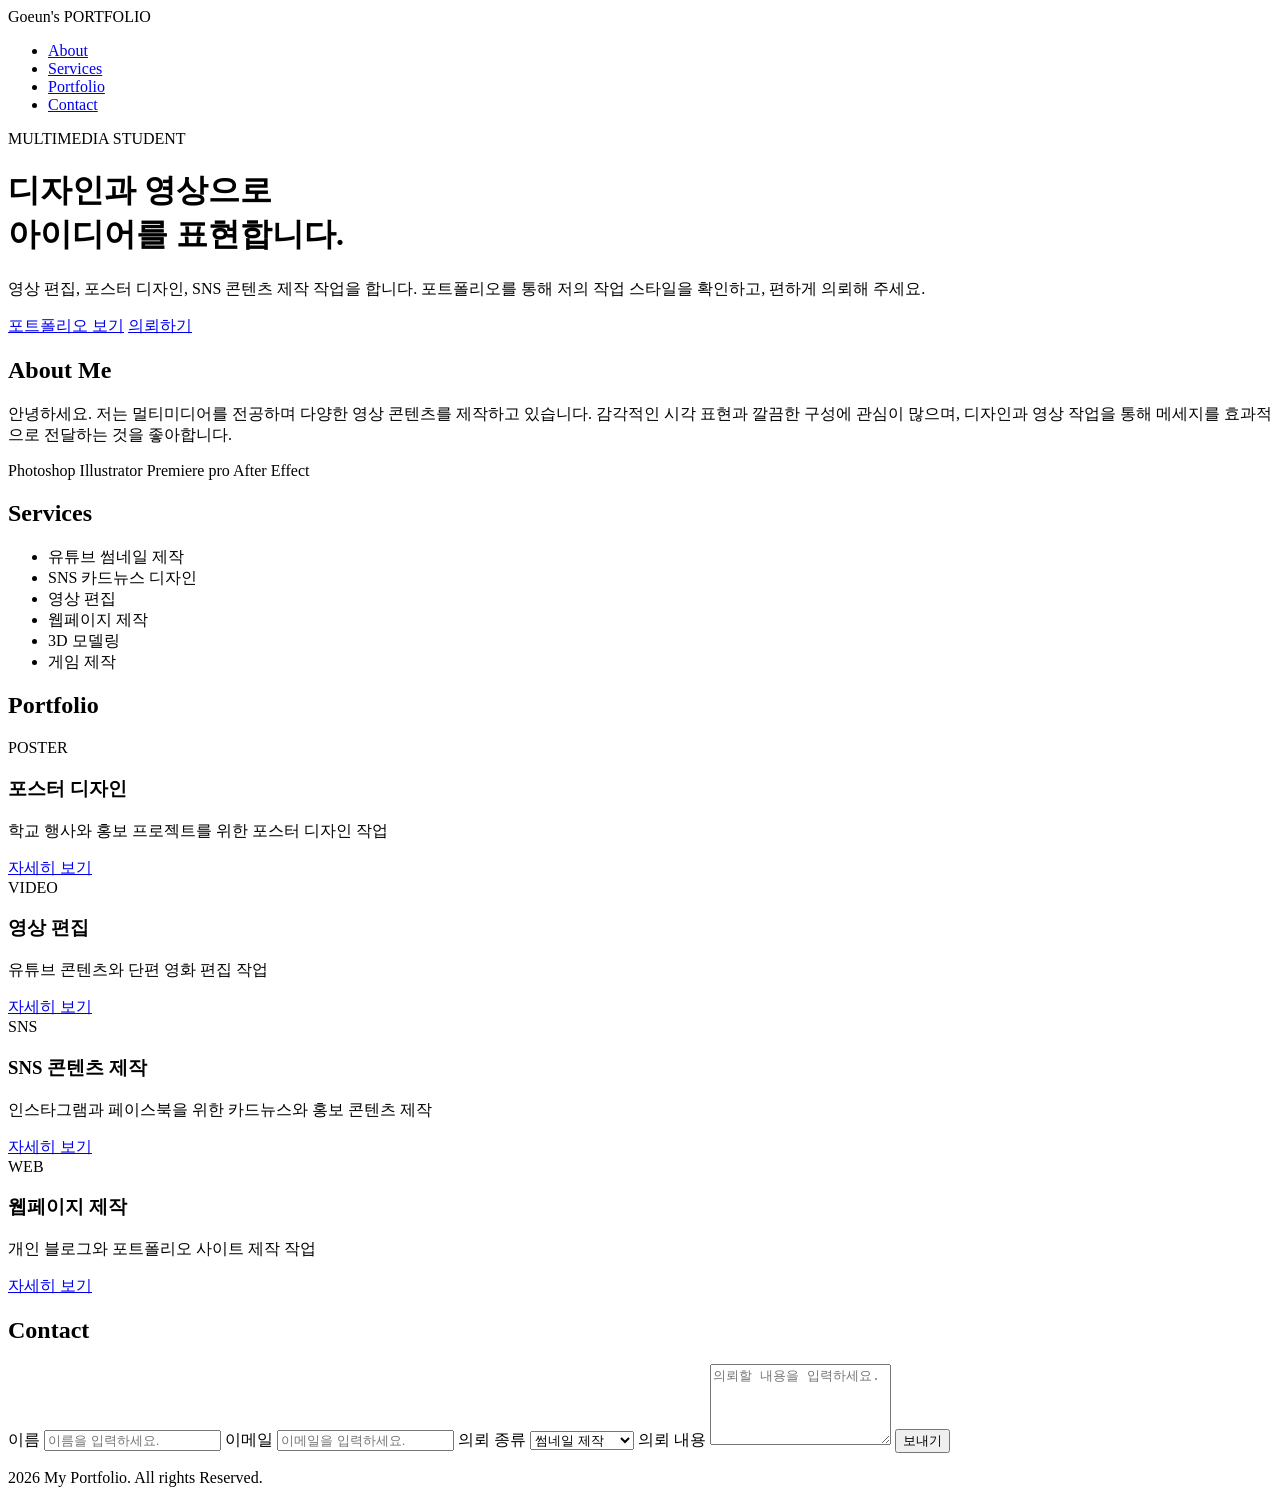
==== index.html @ 2329c75b "Add files via upload" ====
<!DOCTYPE html>
<html lang="en">
<head>
    <meta charset="UTF-8">
    <meta name="viewport" content="width=device-width, initial-scale=1.0">
    <title>Goeun's Portfolio</title>
</head>
<body>
    <nav>
    <div>Goeun's PORTFOLIO</div>
    <ul>
        <li><a href="about">About</a></li>
        <li><a href="services">Services</a></li>
        <li><a href="portfolio">Portfolio</a></li>
        <li><a href="contact">Contact</a></li>
    </ul>
    </nav>

    <header>
    <div>
        <p>MULTIMEDIA STUDENT</p>
        <h1>디자인과 영상으로<br> 아이디어를 표현합니다.</h1>
        <p>영상 편집, 포스터 디자인, SNS 콘텐츠 제작 작업을 합니다. 포트폴리오를 통해 저의 작업 스타일을 확인하고, 편하게 의뢰해 주세요.</p>
        
        <div>
            <a href="#">포트폴리오 보기</a>
            <a href="#">의뢰하기</a>
        </div>

    </div>
    </header>

    <section id="about">
        <h2>About Me</h2>
        <p>안녕하세요. 저는 멀티미디어를 전공하며 다양한 영상 콘텐츠를 제작하고 있습니다.
           감각적인 시각 표현과 깔끔한 구성에 관심이 많으며, 디자인과 영상 작업을 통해 메세지를 효과적으로 전달하는 것을 좋아합니다.
        </p>

        <div>
            <span>Photoshop</span>
            <span>Illustrator</span>
            <span>Premiere pro</span>
            <span>After Effect</span>
        </div>
    </section>

    <section id="services">
        <h2>Services</h2>
        <ul>
            <li>유튜브 썸네일 제작</li>
            <li>SNS 카드뉴스 디자인</li>
            <li>영상 편집</li>
            <li>웹페이지 제작</li>
            <li>3D 모델링</li>
            <li>게임 제작</li>
        </ul>
    </section>

    <section id="portfolio">
        <h2>Portfolio</h2>
        <div class="portfolio-grid">
            <div class="card">
                <div>POSTER</div>
                <h3>포스터 디자인</h3>
                <p>학교 행사와 홍보 프로젝트를 위한 포스터 디자인 작업</p>
                <a href="#">자세히 보기</a>
            </div>

            <div class="card">
                <div>VIDEO</div>
                <h3>영상 편집</h3>
                <p>유튜브 콘텐츠와 단편 영화 편집 작업</p>
                <a href="#">자세히 보기</a>
            </div>

            <div class="card">
                <div>SNS</div>
                <h3>SNS 콘텐츠 제작</h3>
                <p>인스타그램과 페이스북을 위한 카드뉴스와 홍보 콘텐츠 제작</p>
                <a href="#">자세히 보기</a>
            </div>

            <div class="card">
                <div>WEB</div>
                <h3>웹페이지 제작</h3>
                <p>개인 블로그와 포트폴리오 사이트 제작 작업</p>
                <a href="#">자세히 보기</a>
            </div>
        </div>
    </section>

    <section id="contact">
        <h2>Contact</h2>
        <form>
            <label for="name">이름</label>
            <input type="text" name="name" placeholder="이름을 입력하세요.">
            
            <label for="email">이메일</label>
            <input type="email" name="email" placeholder="이메일을 입력하세요."></imput>
        
            <label for="type">의뢰 종류</label>
            <select name="type">
                <option>썸네일 제작</option>
                <option>포스터 디자인</option>
                <option>영상 편집</option>
                <option>웹페이지 제작</option>
            </select>

            <label for="message">의뢰 내용</label>
            <textarea name="message" placeholder="의뢰할 내용을 입력하세요." rows="5"></textarea>
            
            <input type="submit" value="보내기">
        </form>
    </section>

    <footer>
        <p> 2026 My Portfolio. All rights Reserved.</p>
    </footer>

</body>
</html>
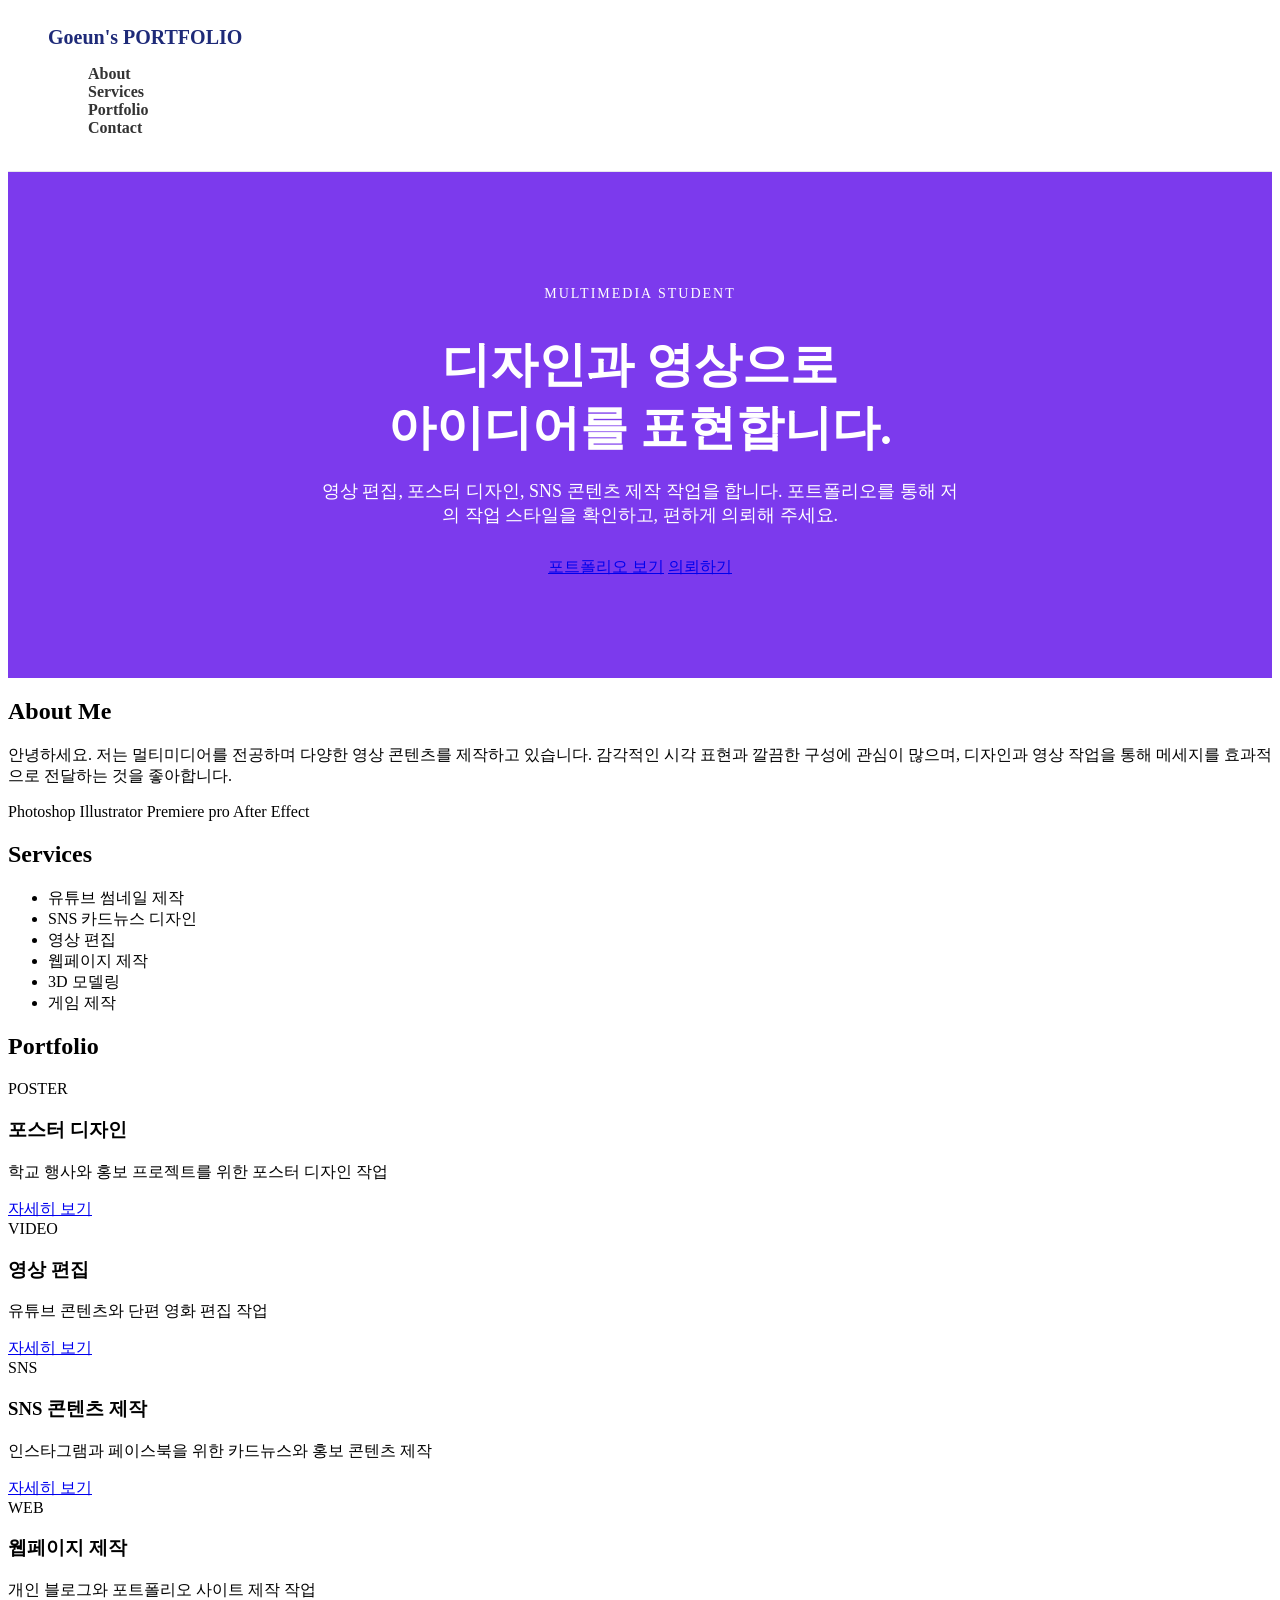
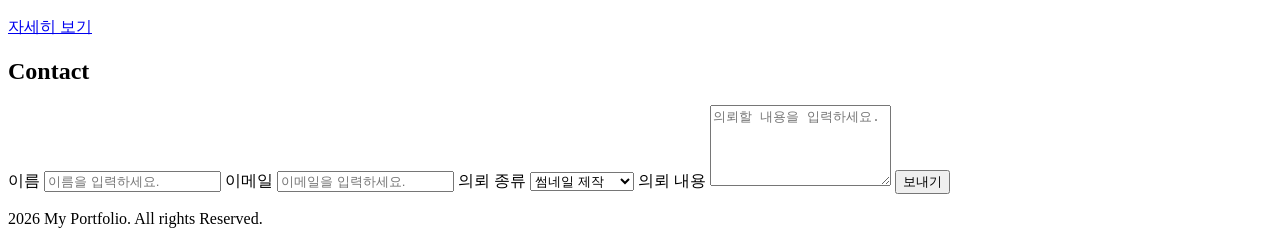
==== commit d04c8b42: "Add files via upload" ====
--- a/index.html
+++ b/index.html
@@ -4,10 +4,11 @@
     <meta charset="UTF-8">
     <meta name="viewport" content="width=device-width, initial-scale=1.0">
     <title>Goeun's Portfolio</title>
+    <link rel="stylesheet" href="style.css">
 </head>
 <body>
     <nav>
-    <div>Goeun's PORTFOLIO</div>
+    <div class="logo">Goeun's PORTFOLIO</div>
     <ul>
         <li><a href="about">About</a></li>
         <li><a href="services">Services</a></li>
@@ -16,13 +17,13 @@
     </ul>
     </nav>
 
-    <header>
-    <div>
-        <p>MULTIMEDIA STUDENT</p>
+    <header class="hero">
+    <div class="hero-text">
+        <p class="small-title">MULTIMEDIA STUDENT</p>
         <h1>디자인과 영상으로<br> 아이디어를 표현합니다.</h1>
-        <p>영상 편집, 포스터 디자인, SNS 콘텐츠 제작 작업을 합니다. 포트폴리오를 통해 저의 작업 스타일을 확인하고, 편하게 의뢰해 주세요.</p>
+        <p class="hero-description">영상 편집, 포스터 디자인, SNS 콘텐츠 제작 작업을 합니다. 포트폴리오를 통해 저의 작업 스타일을 확인하고, 편하게 의뢰해 주세요.</p>
         
-        <div>
+        <div class="hero-buttons">
             <a href="#">포트폴리오 보기</a>
             <a href="#">의뢰하기</a>
         </div>
--- a/style.css
+++ b/style.css
@@ -0,0 +1,50 @@
+nav{
+    background-color: #ffffff;
+    border-bottom: 1px solid #e5e7eb;
+    padding: 18px 40px;
+}
+
+nav ul{
+    list-style: none;
+}
+
+nav ul li a{
+    text-decoration: none;
+    color:#333;
+    font-weight: bold;
+}
+
+nav ul li a:hover{
+    color: #7c3aed;
+}
+
+.logo{
+    font-size: 20px;
+    font-weight: bold;
+    color: #1e2a78;
+}
+
+.hero{
+    background-color: #7c3aed;
+    color:white;
+    padding: 100px 20px;
+    text-align: center;
+}
+
+.small-title{
+    font-size: 14px;
+    letter-spacing: 2px;
+    margin-bottom: 15px;
+}
+
+.hero h1{
+    font-size: 48px;
+    margin-bottom: 20px;
+    line-height: 1.3;
+}
+
+.hero-description{
+    font-size: 18px;
+    width: 650px;
+    margin: 0 auto 30px auto;
+}
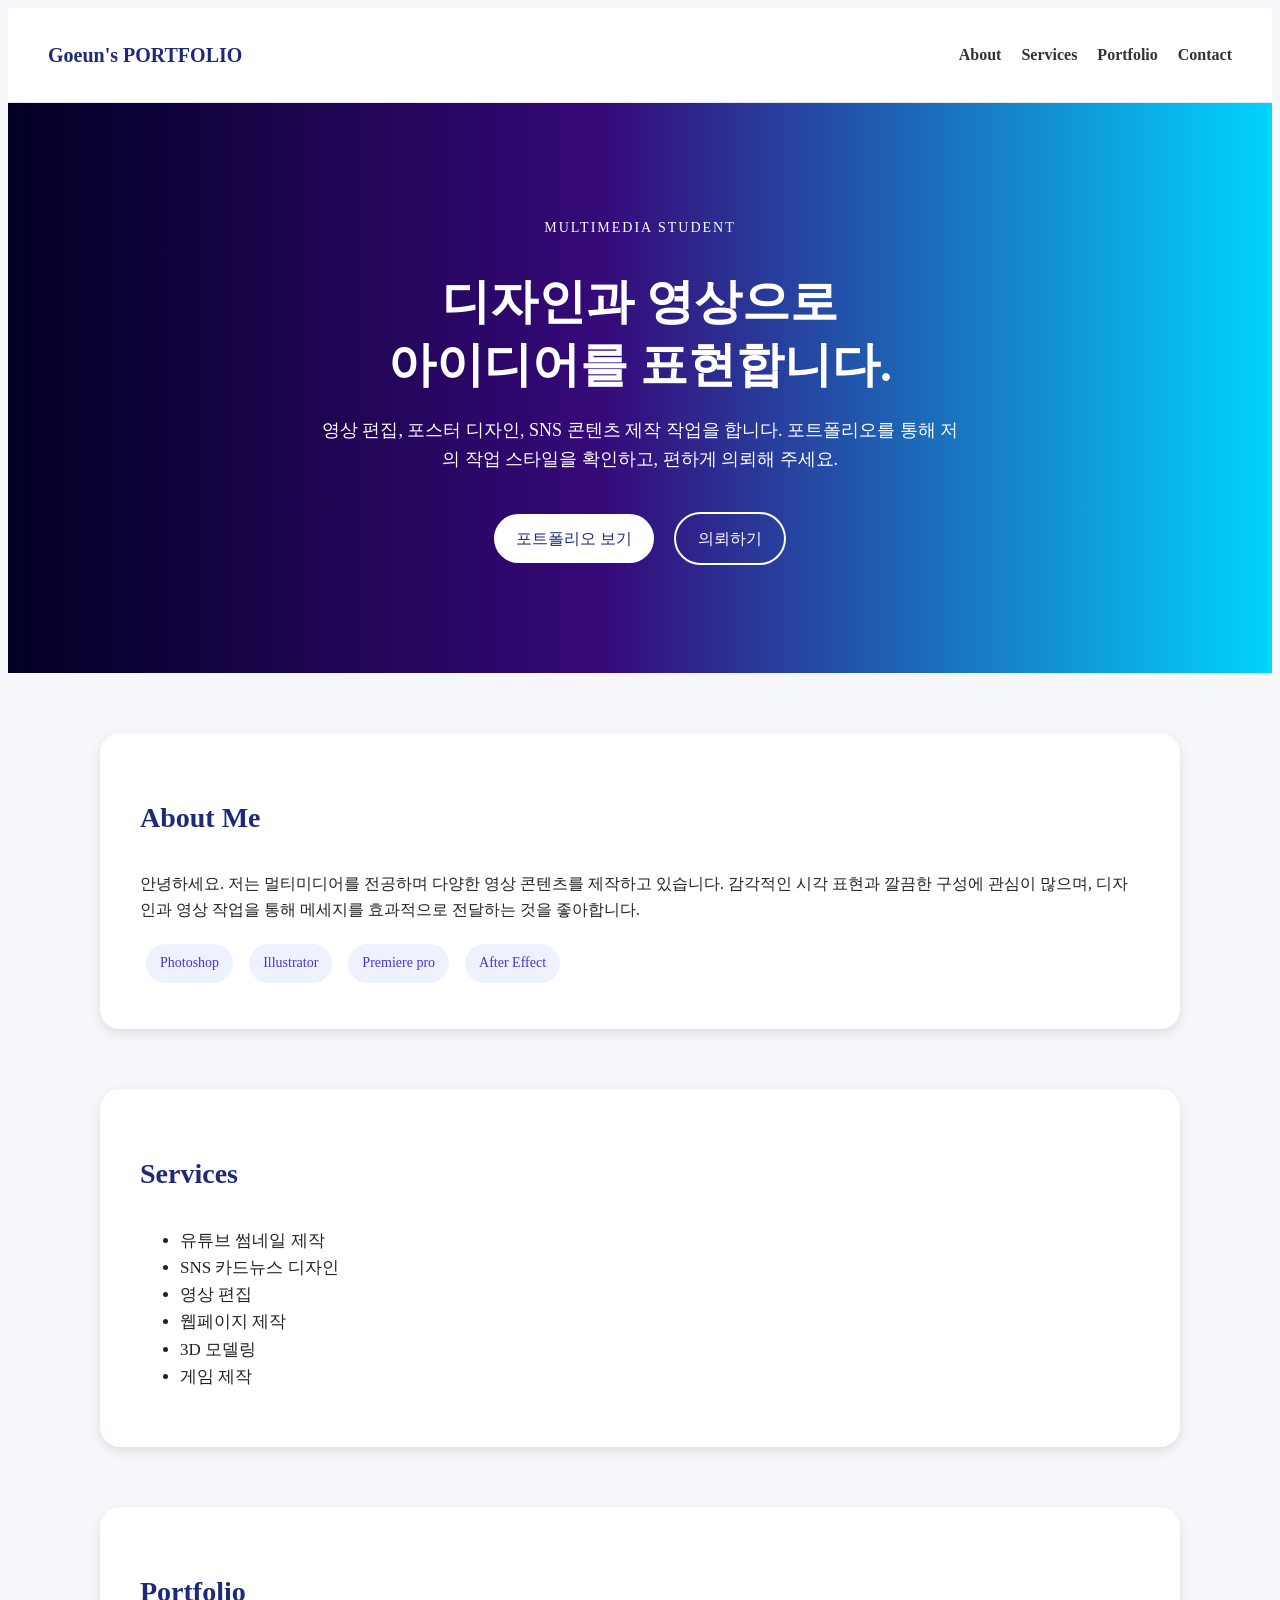
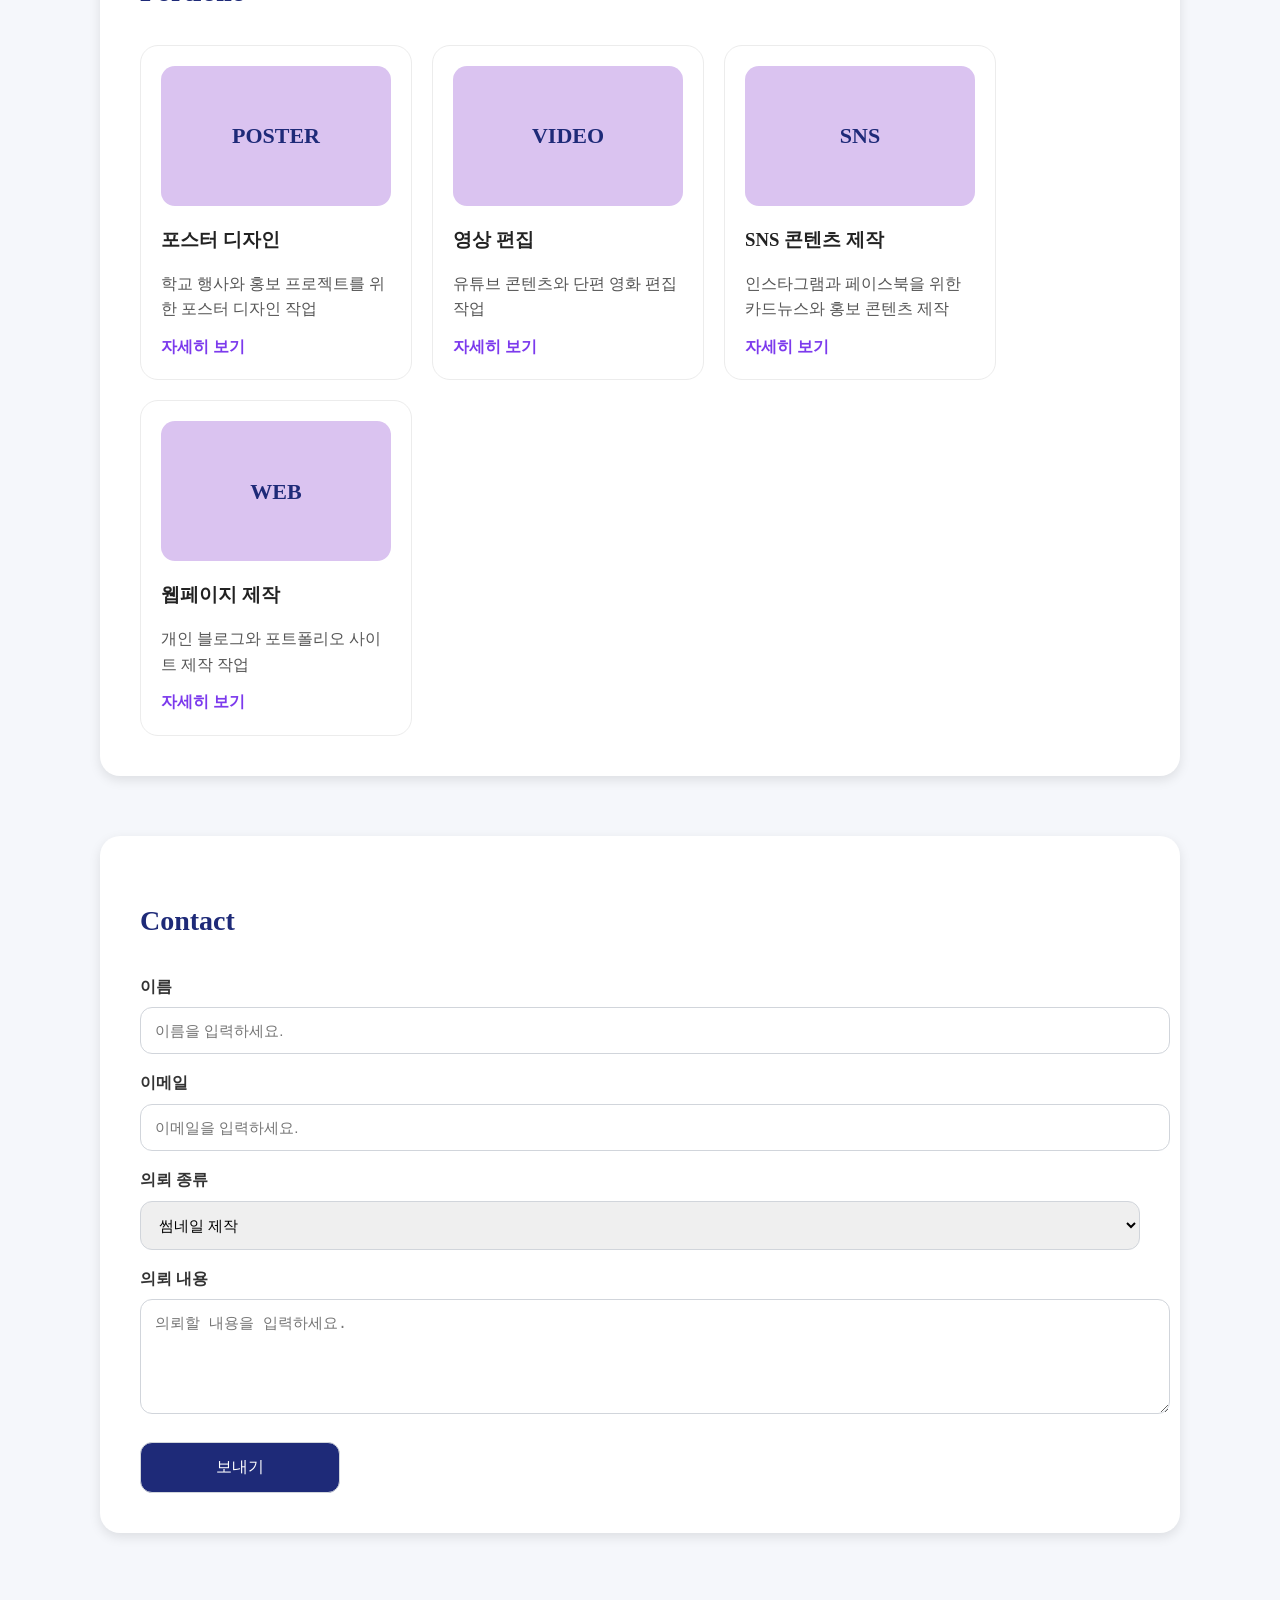
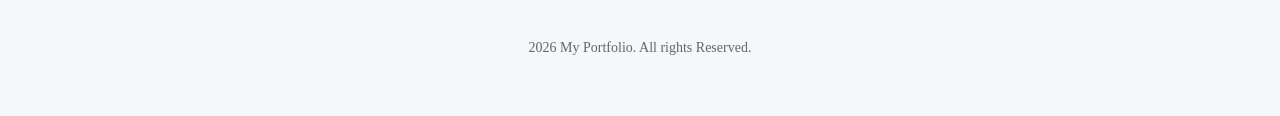
==== commit eb02654b: "Add files via upload" ====
--- a/index.html
+++ b/index.html
@@ -24,8 +24,8 @@
         <p class="hero-description">영상 편집, 포스터 디자인, SNS 콘텐츠 제작 작업을 합니다. 포트폴리오를 통해 저의 작업 스타일을 확인하고, 편하게 의뢰해 주세요.</p>
         
         <div class="hero-buttons">
-            <a href="#">포트폴리오 보기</a>
-            <a href="#">의뢰하기</a>
+            <a href="#" class="btn first">포트폴리오 보기</a>
+            <a href="#" class="btn second">의뢰하기</a>
         </div>
 
     </div>
@@ -37,7 +37,7 @@
            감각적인 시각 표현과 깔끔한 구성에 관심이 많으며, 디자인과 영상 작업을 통해 메세지를 효과적으로 전달하는 것을 좋아합니다.
         </p>
 
-        <div>
+        <div class="skills">
             <span>Photoshop</span>
             <span>Illustrator</span>
             <span>Premiere pro</span>
@@ -61,28 +61,28 @@
         <h2>Portfolio</h2>
         <div class="portfolio-grid">
             <div class="card">
-                <div>POSTER</div>
+                <div class="card-image">POSTER</div>
                 <h3>포스터 디자인</h3>
                 <p>학교 행사와 홍보 프로젝트를 위한 포스터 디자인 작업</p>
                 <a href="#">자세히 보기</a>
             </div>
 
             <div class="card">
-                <div>VIDEO</div>
+                <div class="card-image">VIDEO</div>
                 <h3>영상 편집</h3>
                 <p>유튜브 콘텐츠와 단편 영화 편집 작업</p>
                 <a href="#">자세히 보기</a>
             </div>
 
             <div class="card">
-                <div>SNS</div>
+                <div class="card-image">SNS</div>
                 <h3>SNS 콘텐츠 제작</h3>
                 <p>인스타그램과 페이스북을 위한 카드뉴스와 홍보 콘텐츠 제작</p>
                 <a href="#">자세히 보기</a>
             </div>
 
             <div class="card">
-                <div>WEB</div>
+                <div class="card-image">WEB</div>
                 <h3>웹페이지 제작</h3>
                 <p>개인 블로그와 포트폴리오 사이트 제작 작업</p>
                 <a href="#">자세히 보기</a>
@@ -92,7 +92,7 @@
 
     <section id="contact">
         <h2>Contact</h2>
-        <form>
+        <form class="contact-form">
             <label for="name">이름</label>
             <input type="text" name="name" placeholder="이름을 입력하세요.">
             
--- a/style.css
+++ b/style.css
@@ -2,10 +2,15 @@
     background-color: #ffffff;
     border-bottom: 1px solid #e5e7eb;
     padding: 18px 40px;
+    display:flex;
+    justify-content: space-between;
+    align-items: center;
 }
 
 nav ul{
     list-style: none;
+    display: flex;
+    gap: 20px;
 }
 
 nav ul li a{
@@ -25,7 +30,8 @@
 }
 
 .hero{
-    background-color: #7c3aed;
+    background: #020024;
+background: linear-gradient(90deg, rgba(2, 0, 36, 1) 0%, rgba(54, 9, 121, 1) 47%, rgba(0, 212, 255, 1) 100%);
     color:white;
     padding: 100px 20px;
     text-align: center;
@@ -47,4 +53,145 @@
     font-size: 18px;
     width: 650px;
     margin: 0 auto 30px auto;
+}
+
+.btn{
+    display: inline-block;
+    padding: 12px 22px;
+    border-radius: 30px;
+    text-decoration: none;
+    margin: 8px;
+}
+
+.first{
+    background-color: white;
+    color:#1e2a78;
+}
+
+.first:hover{
+    background-color: #f3f4f6;
+}
+
+.second{
+    border: 2px solid white;
+    color: white;
+}
+
+.second:hover{
+    background-color: white;
+    color: #1e2a78;
+}
+
+body{
+    background-color: #f5f7fb;
+    color: #222;
+    line-height: 1.6;
+}
+
+section{
+    background-color: white;
+    width: 1000px;
+    margin: 60px auto;
+    padding: 40px;
+    border-radius: 20px;
+    box-shadow: rgba(0, 0, 0, 0.1) 0px 4px 12px;
+}
+
+section h2{
+    font-size: 28px;
+    margin-bottom: 30px;
+    color: #1e2a78;
+}
+
+.skills span{
+    display: inline-block;
+    background-color: #eef2ff;
+    padding: 8px 14px;
+    border-radius: 20px;
+    margin: 6px;
+    font-size: 14px;
+    color: #4338ca;
+}
+
+#services ul{
+    font-size: 17px;
+}
+
+footer{
+    text-align: center;
+    padding: 30px 20px;
+    color: #666;
+    font-size: 14px;
+}
+
+.card{
+    width: 230px;
+    border: 1px solid #ececec;
+    border-radius: 18px;
+    padding: 20px;
+}
+
+.card h3{
+    color: #222;
+    margin-bottom: 15px;
+}
+
+.card p{
+    color:#555;
+    margin-bottom: 12px;
+}
+
+.card a{
+    color: #7c3aed;
+    text-decoration: none;
+    font-weight: bold;
+}
+
+.card a:hover{
+    text-decoration: underline;
+}
+
+.card-image{
+    height: 140px;
+    background-color: rgb(218, 195,240);
+    border-radius: 14px;
+    font-size: 22px;
+    font-weight: bold;
+    color: #1e2a78;
+    display: flex;
+    justify-content: center;
+    align-items: center;
+    margin-bottom: 18px;
+}
+
+.portfolio-grid{
+    display: flex;
+    gap: 20px;
+    flex-wrap: wrap;
+}
+
+.contact-form label{
+    display: block;
+    margin-top: 16px;
+    margin-bottom: 8px;
+    color: #333;
+    font-weight: bold;
+}
+
+.contact-form input,
+.contact-form select,
+.contact-form textarea{
+    width: 100%;
+    padding: 14px;
+    border: 1px solid #d1d5db;
+    border-radius: 12px;
+    font-size: 15px;
+}
+
+.contact-form input[type="submit"]{
+    margin-top: 20px;
+    background-color: #1e2a78;
+    color: white;
+    width:200px;
+    font-size: 16px;
 }
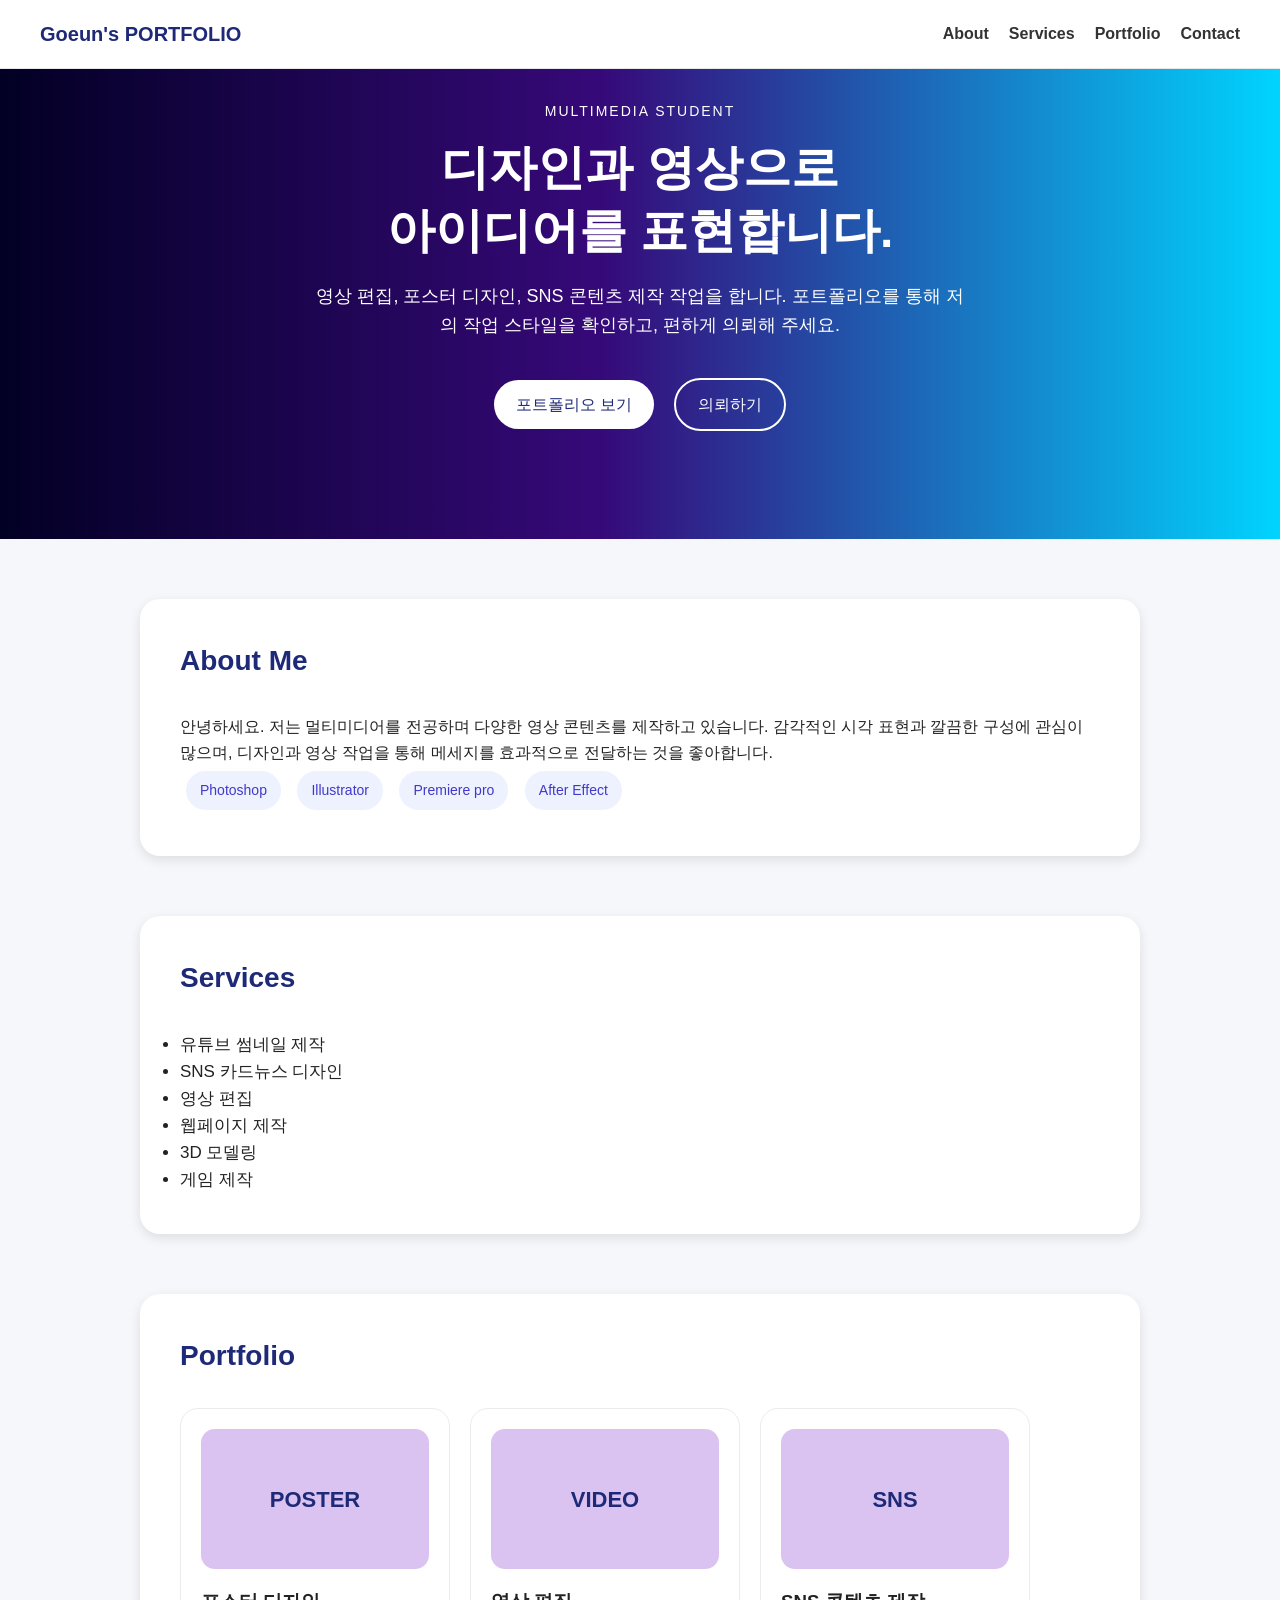
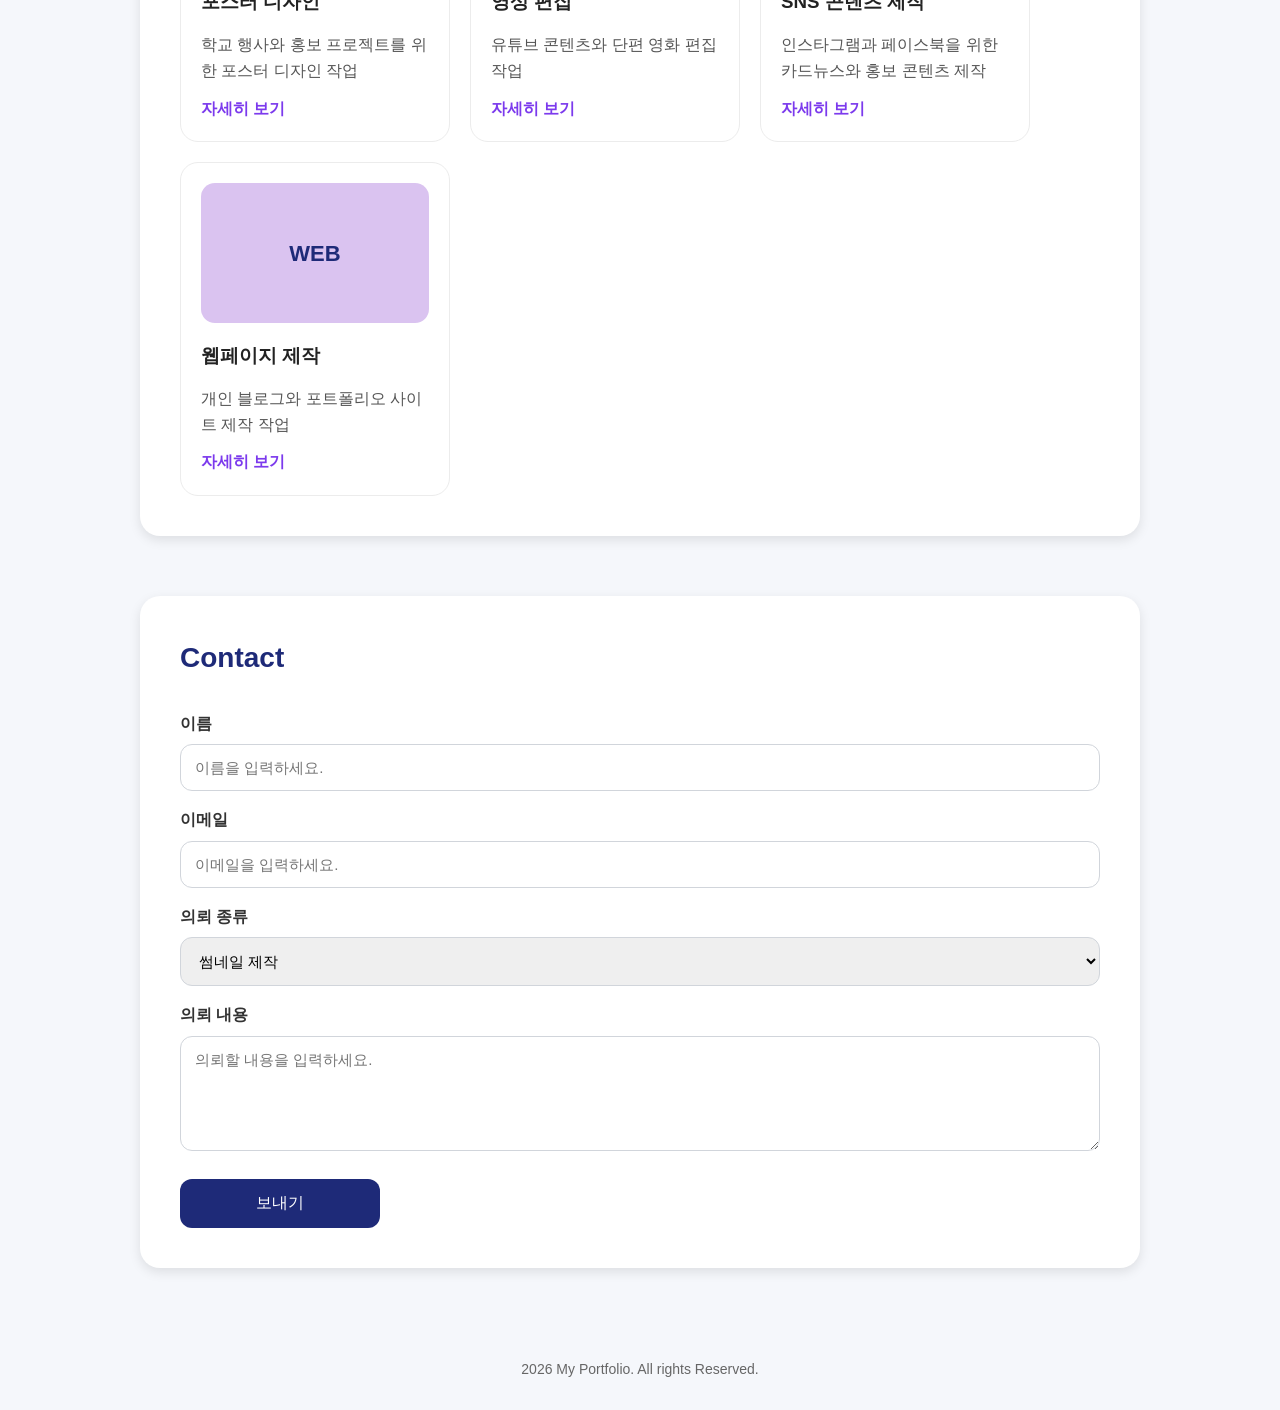
==== commit 49200366: "Add files via upload" ====
--- a/index.html
+++ b/index.html
@@ -64,28 +64,28 @@
                 <div class="card-image">POSTER</div>
                 <h3>포스터 디자인</h3>
                 <p>학교 행사와 홍보 프로젝트를 위한 포스터 디자인 작업</p>
-                <a href="#">자세히 보기</a>
+                <a href="poster.html" target="_blank">자세히 보기</a>
             </div>
 
             <div class="card">
                 <div class="card-image">VIDEO</div>
                 <h3>영상 편집</h3>
                 <p>유튜브 콘텐츠와 단편 영화 편집 작업</p>
-                <a href="#">자세히 보기</a>
+                <a href="video.html" target="_blank">자세히 보기</a>
             </div>
 
             <div class="card">
                 <div class="card-image">SNS</div>
                 <h3>SNS 콘텐츠 제작</h3>
                 <p>인스타그램과 페이스북을 위한 카드뉴스와 홍보 콘텐츠 제작</p>
-                <a href="#">자세히 보기</a>
+                <a href="sns.html" target="_blank">자세히 보기</a>
             </div>
 
             <div class="card">
                 <div class="card-image">WEB</div>
                 <h3>웹페이지 제작</h3>
                 <p>개인 블로그와 포트폴리오 사이트 제작 작업</p>
-                <a href="#">자세히 보기</a>
+                <a href="web.html" target="_blank">자세히 보기</a>
             </div>
         </div>
     </section>
--- a/style.css
+++ b/style.css
@@ -1,3 +1,16 @@
+*{
+    box-sizing: border-box;
+    margin: 0;
+    padding: 0;
+    font-family: Arial, sans-serif;
+}
+
+body{
+    background-color: #f5f7fb;
+    color: #222;
+    line-height: 1.6;
+}
+
 nav{
     background-color: #ffffff;
     border-bottom: 1px solid #e5e7eb;
@@ -5,6 +18,11 @@
     display:flex;
     justify-content: space-between;
     align-items: center;
+    position: fixed;
+    width: 100%;
+    top: 0;
+    left: 0;
+    z-index: 1000;
 }
 
 nav ul{
@@ -30,11 +48,11 @@
 }
 
 .hero{
-    background: #020024;
-background: linear-gradient(90deg, rgba(2, 0, 36, 1) 0%, rgba(54, 9, 121, 1) 47%, rgba(0, 212, 255, 1) 100%);
+    background: linear-gradient(90deg, rgba(2, 0, 36, 1) 0%, rgba(54, 9, 121, 1) 47%, rgba(0, 212, 255, 1) 100%);
     color:white;
     padding: 100px 20px;
     text-align: center;
+    animation: fadeUp 1s ease;
 }
 
 .small-title{
@@ -80,12 +98,6 @@
 .second:hover{
     background-color: white;
     color: #1e2a78;
-}
-
-body{
-    background-color: #f5f7fb;
-    color: #222;
-    line-height: 1.6;
 }
 
 section{
@@ -125,10 +137,16 @@
 }
 
 .card{
-    width: 230px;
+    width: 270px;
     border: 1px solid #ececec;
     border-radius: 18px;
     padding: 20px;
+    transition: box-shadow 0.3s;
+}
+
+.card:hover{
+    transform: translate(0,-8px);
+    box-shadow: 0 10PX 24PX rgba(0,0,0,0.12);
 }
 
 .card h3{
@@ -194,4 +212,23 @@
     color: white;
     width:200px;
     font-size: 16px;
+    border: none;
+    padding: 14px 24px;
+    transition: background-color 0.3s, transform 0.3s;
+}
+
+.contact-form input[type="submit"]:hover{
+    background-color: #7c3aed;
+    transform: translate(0,-4px);
+}
+
+@keyframes fadeUp{
+    from{
+        opacity: 0;
+        transform: translate(0, 25px);
+    }
+    to{
+        opacity: 1;
+        transform: translate(0,0);
+    }
 }
